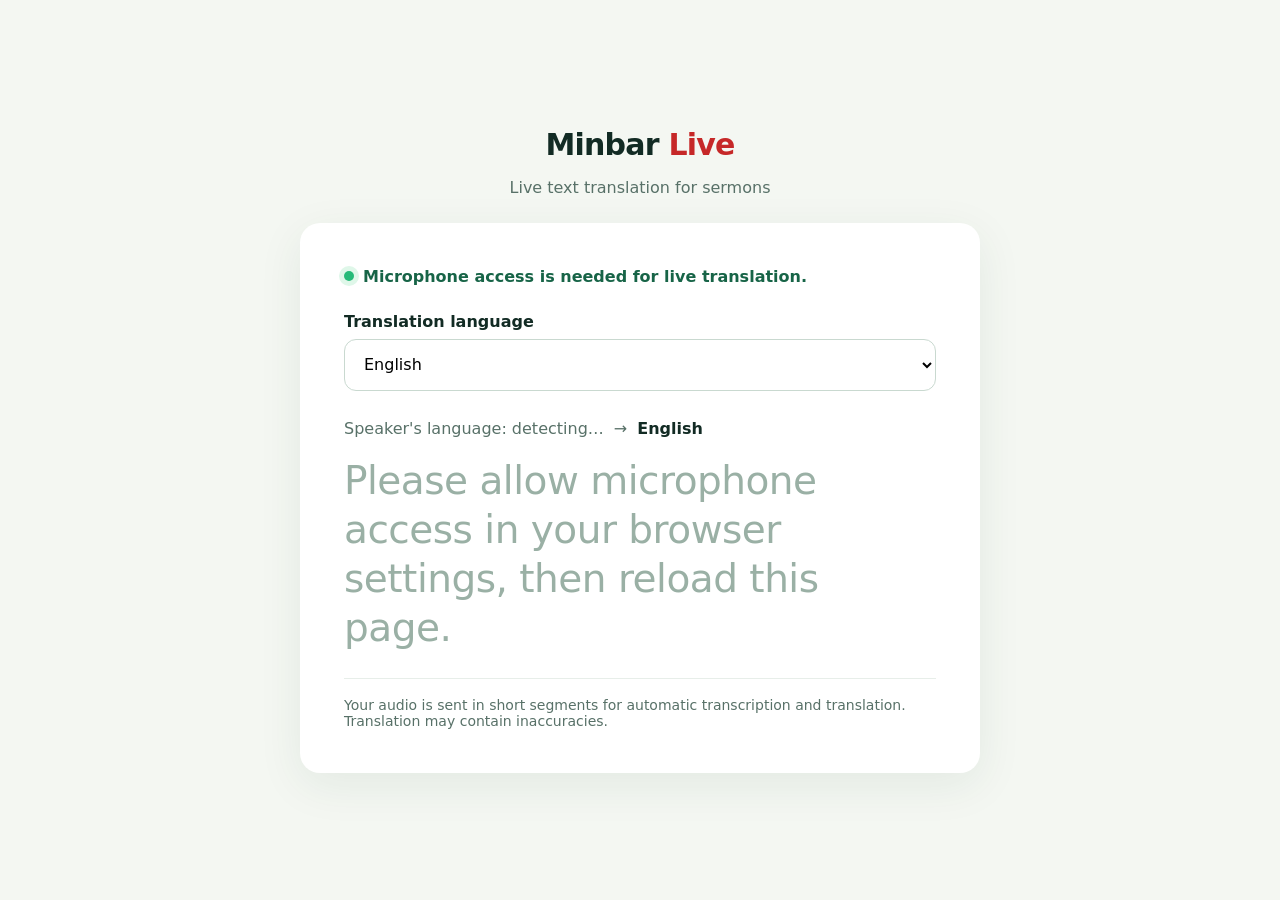
==== public/index.html @ b130d020 "Configure Cloudflare Worker translation service" ====
<!doctype html>
<html lang="en">
  <head>
    <meta charset="UTF-8" />
    <meta name="viewport" content="width=device-width, initial-scale=1.0" />
    <title>Minbar Live — Sermon translation</title>
    <link rel="stylesheet" href="style.css" />
  </head>
  <body>
    <main class="app">
      <header>
        <div class="brand">Minbar <span>Live</span></div>
        <p>Live text translation for sermons</p>
      </header>

      <section class="card live" id="live" aria-live="polite">
        <div class="status"><span class="dot"></span><span id="statusText">Preparing microphone…</span></div>
        <label for="language">Translation language</label>
        <select id="language">
          <option value="sq">Shqip</option>
          <option value="ar">العربية</option>
          <option value="bn">বাংলা</option>
          <option value="bs">Bosanski</option>
          <option value="prs">دری</option>
          <option value="da">Dansk</option>
          <option value="nl">Nederlands</option>
          <option value="en" selected>English</option>
          <option value="fi">Suomi</option>
          <option value="fr">Français</option>
          <option value="de">Deutsch</option>
          <option value="it">Italiano</option>
          <option value="ku">Kurdî</option>
          <option value="no">Norsk</option>
          <option value="fa">فارسی</option>
          <option value="pl">Polski</option>
          <option value="ro">Română</option>
          <option value="ru">Русский</option>
          <option value="so">Soomaali</option>
          <option value="es">Español</option>
          <option value="sv">Svenska</option>
          <option value="tr">Türkçe</option>
          <option value="uk">Українська</option>
          <option value="ur">اردو</option>
        </select>
        <div class="languages"><span id="source">Speaker's language: detecting…</span><span>→</span><strong id="target">English</strong></div>
        <p class="translation empty" id="translation">Allow microphone access to begin live translation.</p>
        <p class="notice">Your audio is sent in short segments for automatic transcription and translation. Translation may contain inaccuracies.</p>
      </section>
    </main>
    <script src="app.js"></script>
  </body>
</html>
---- public/style.css ----
:root { font-family: Inter, system-ui, sans-serif; color: #122b24; background: #f4f7f2; }
* { box-sizing: border-box; }
body { margin: 0; min-height: 100vh; display: grid; place-items: center; padding: 22px; }
.app { width: min(680px, 100%); }
header { text-align: center; margin-bottom: 26px; }
.brand { font-weight: 800; font-size: 30px; letter-spacing: -.8px; } .brand span { color: #c62828; }
header p, .muted, .notice { color: #587168; }
.card { background: #fff; border-radius: 20px; padding: clamp(24px, 6vw, 44px); box-shadow: 0 12px 45px #174d3814; }
h1 { margin-top: 0; font-size: clamp(26px, 5vw, 36px); line-height: 1.08; }
label { display: block; font-weight: 700; margin: 26px 0 8px; }
select, button { width: 100%; min-height: 52px; border-radius: 12px; font: inherit; font-size: 16px; }
select { border: 1px solid #c9d9d0; padding: 0 15px; background: #fff; }
button { margin-top: 18px; border: 0; color: white; background: #16805c; font-weight: 750; cursor: pointer; }
button:hover { background: #0d6547; }.secondary { background: #e7f0eb; color: #174d38; }.secondary:hover { background: #d7e8df; }
.hidden { display: none; }.status { display: flex; gap: 9px; align-items: center; font-weight: 700; color: #176447; }
.dot { height: 10px; width: 10px; background: #25ba78; border-radius: 50%; box-shadow: 0 0 0 5px #dff7e9; }
.languages { margin: 28px 0 18px; display: flex; gap: 10px; align-items: center; color: #587168; flex-wrap: wrap; }
.languages strong { color: #122b24; }.translation { font-size: clamp(25px, 5vw, 39px); line-height: 1.26; letter-spacing: -.5px; min-height: 180px; margin: 0; }
.translation.empty { color: #9ab0a5; }.notice { border-top: 1px solid #e7eee9; padding-top: 18px; margin: 26px 0 0; font-size: 14px; }
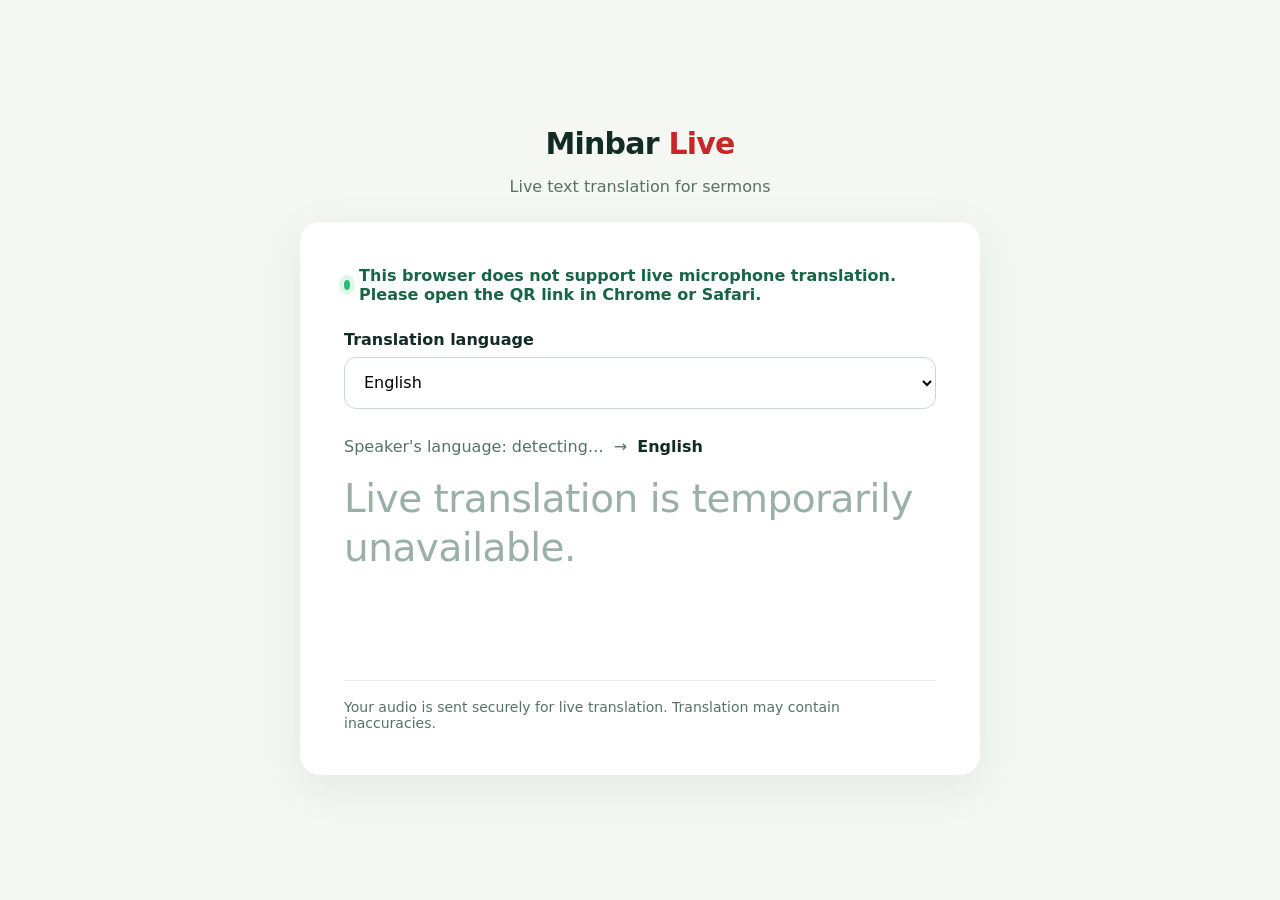
==== commit 122cf448: "Add realtime sermon translation" ====
--- a/public/index.html
+++ b/public/index.html
@@ -44,7 +44,7 @@
         </select>
         <div class="languages"><span id="source">Speaker's language: detecting…</span><span>→</span><strong id="target">English</strong></div>
         <p class="translation empty" id="translation">Allow microphone access to begin live translation.</p>
-        <p class="notice">Your audio is sent in short segments for automatic transcription and translation. Translation may contain inaccuracies.</p>
+        <p class="notice">Your audio is sent securely for live translation. Translation may contain inaccuracies.</p>
       </section>
     </main>
     <script src="app.js"></script>
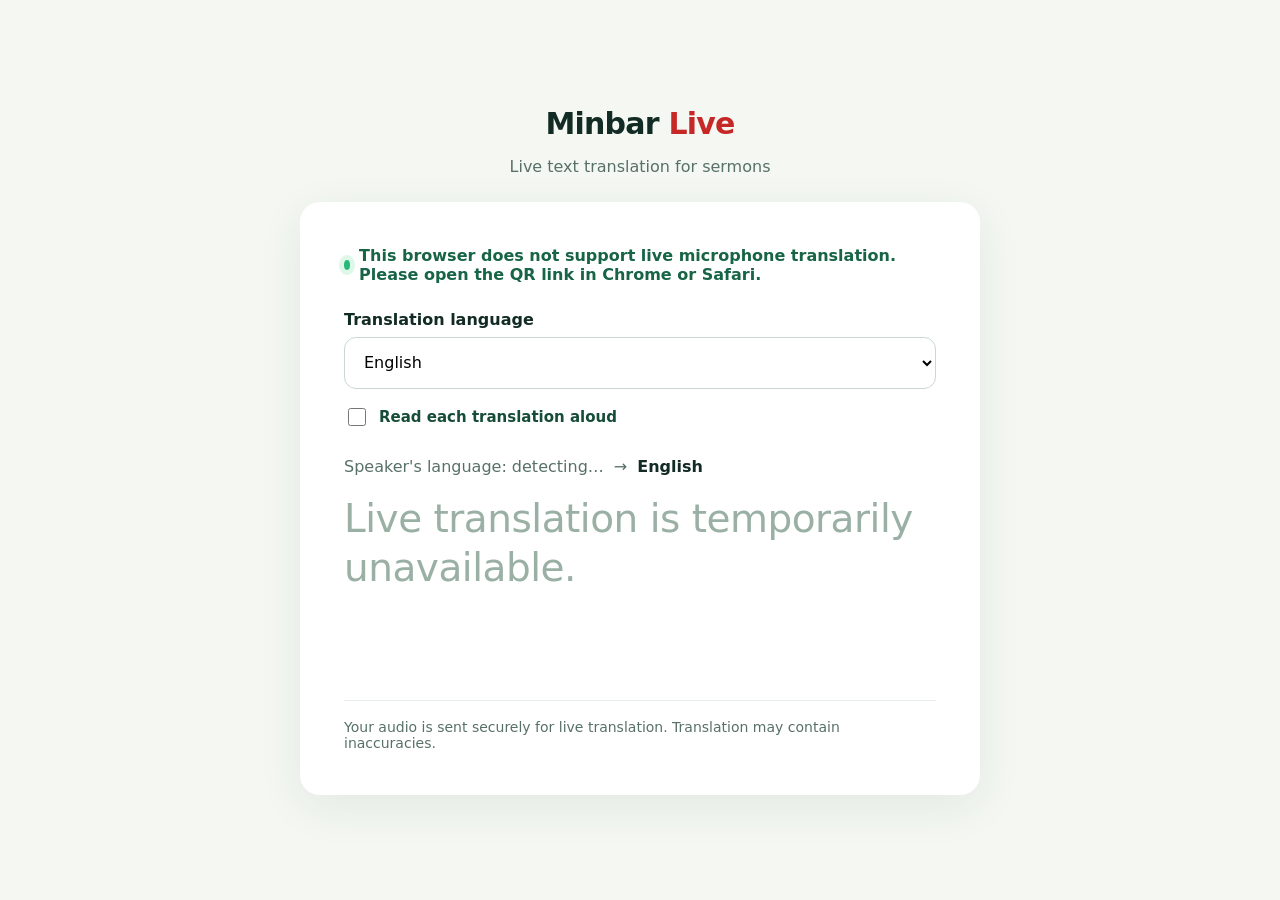
==== commit 3fce26cb: "Add optional spoken translations" ====
--- a/public/index.html
+++ b/public/index.html
@@ -42,6 +42,7 @@
           <option value="uk">Українська</option>
           <option value="ur">اردو</option>
         </select>
+        <label class="voice-option" for="voiceEnabled"><input id="voiceEnabled" type="checkbox" /> Read each translation aloud</label>
         <div class="languages"><span id="source">Speaker's language: detecting…</span><span>→</span><strong id="target">English</strong></div>
         <p class="translation empty" id="translation">Allow microphone access to begin live translation.</p>
         <p class="notice">Your audio is sent securely for live translation. Translation may contain inaccuracies.</p>
--- a/public/style.css
+++ b/public/style.css
@@ -8,6 +8,8 @@
 .card { background: #fff; border-radius: 20px; padding: clamp(24px, 6vw, 44px); box-shadow: 0 12px 45px #174d3814; }
 h1 { margin-top: 0; font-size: clamp(26px, 5vw, 36px); line-height: 1.08; }
 label { display: block; font-weight: 700; margin: 26px 0 8px; }
+.voice-option { display: flex; align-items: center; gap: 10px; margin: 16px 0 0; font-size: 15px; color: #174d38; }
+.voice-option input { width: 18px; height: 18px; accent-color: #c62828; }
 select, button { width: 100%; min-height: 52px; border-radius: 12px; font: inherit; font-size: 16px; }
 select { border: 1px solid #c9d9d0; padding: 0 15px; background: #fff; }
 button { margin-top: 18px; border: 0; color: white; background: #16805c; font-weight: 750; cursor: pointer; }
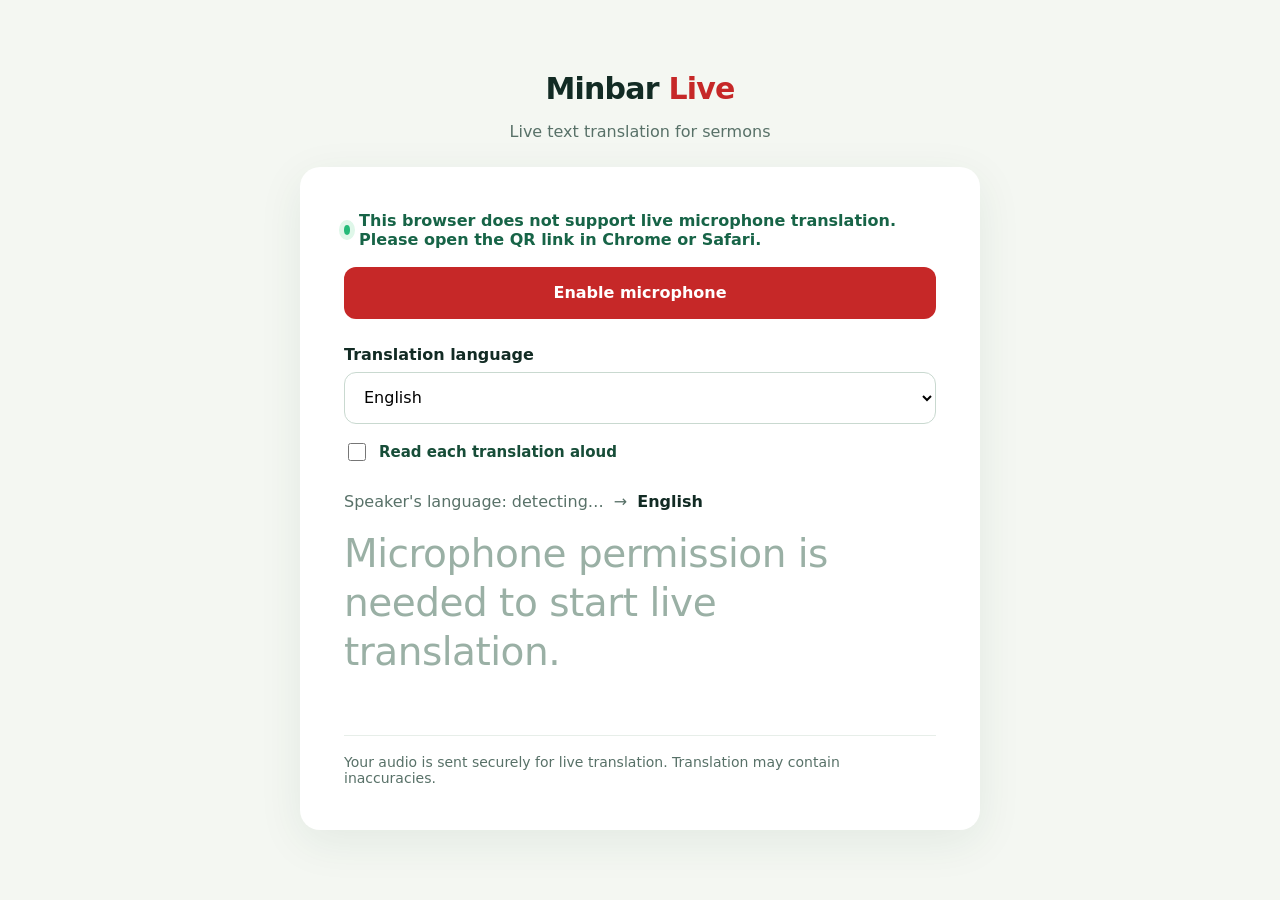
==== commit 0f77f1a0: "Add microphone permission retry" ====
--- a/public/index.html
+++ b/public/index.html
@@ -15,6 +15,7 @@
 
       <section class="card live" id="live" aria-live="polite">
         <div class="status"><span class="dot"></span><span id="statusText">Preparing microphone…</span></div>
+        <button class="microphone-button" id="enableMicrophone" type="button">Enable microphone</button>
         <label for="language">Translation language</label>
         <select id="language">
           <option value="sq">Shqip</option>
--- a/public/style.css
+++ b/public/style.css
@@ -14,6 +14,9 @@
 select { border: 1px solid #c9d9d0; padding: 0 15px; background: #fff; }
 button { margin-top: 18px; border: 0; color: white; background: #16805c; font-weight: 750; cursor: pointer; }
 button:hover { background: #0d6547; }.secondary { background: #e7f0eb; color: #174d38; }.secondary:hover { background: #d7e8df; }
+.microphone-button { display: none; background: #c62828; }
+.microphone-button:hover { background: #9c1f1f; }
+.microphone-button.visible { display: block; }
 .hidden { display: none; }.status { display: flex; gap: 9px; align-items: center; font-weight: 700; color: #176447; }
 .dot { height: 10px; width: 10px; background: #25ba78; border-radius: 50%; box-shadow: 0 0 0 5px #dff7e9; }
 .languages { margin: 28px 0 18px; display: flex; gap: 10px; align-items: center; color: #587168; flex-wrap: wrap; }
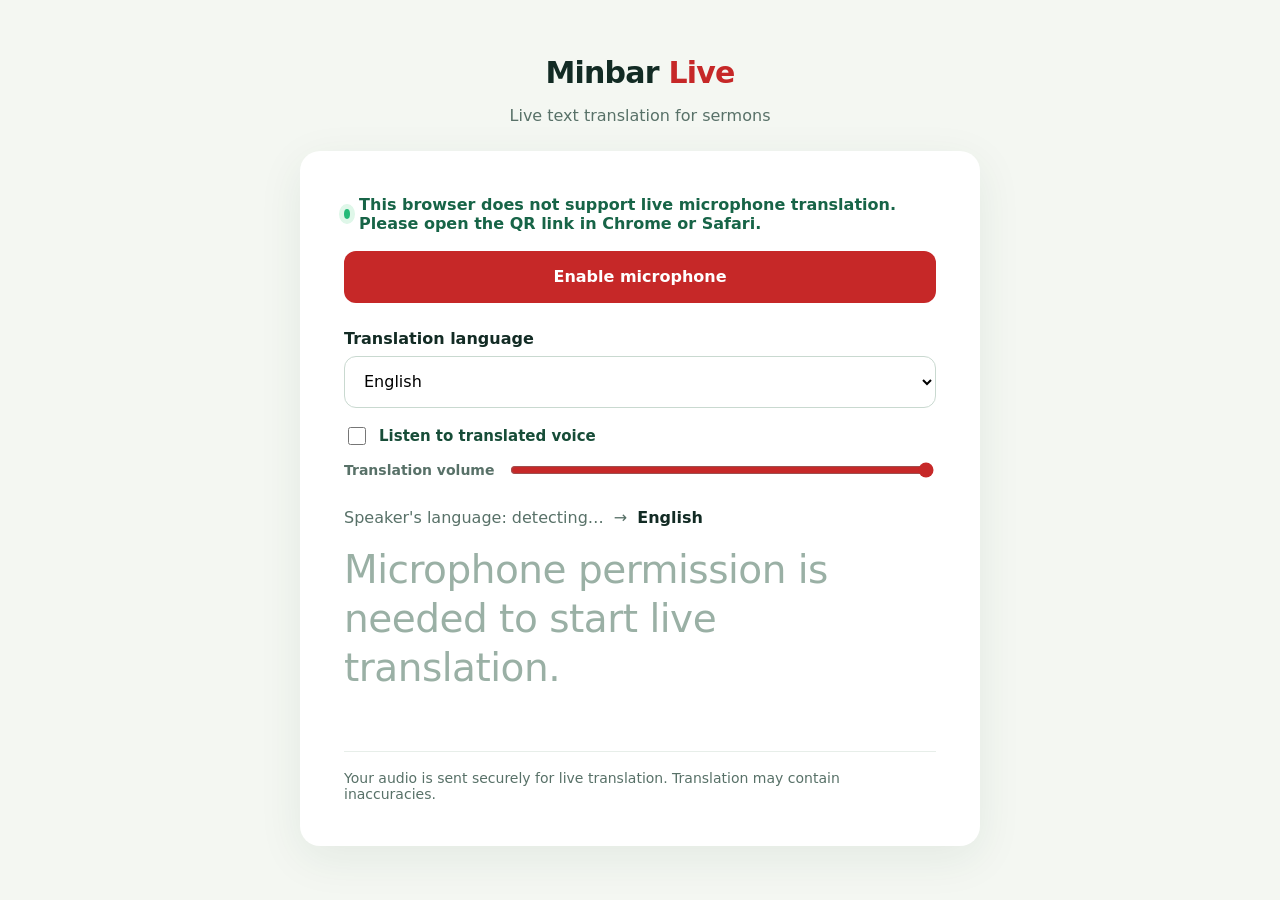
==== commit 42f9494c: "Use dedicated realtime translation audio" ====
--- a/public/index.html
+++ b/public/index.html
@@ -43,7 +43,12 @@
           <option value="uk">Українська</option>
           <option value="ur">اردو</option>
         </select>
-        <label class="voice-option" for="voiceEnabled"><input id="voiceEnabled" type="checkbox" /> Read each translation aloud</label>
+        <label class="voice-option" for="voiceEnabled"><input id="voiceEnabled" type="checkbox" /> Listen to translated voice</label>
+        <div class="audio-controls">
+          <label for="volume">Translation volume</label>
+          <input id="volume" type="range" min="0" max="1" step="0.05" value="1" />
+        </div>
+        <audio id="translatedAudio" autoplay></audio>
         <div class="languages"><span id="source">Speaker's language: detecting…</span><span>→</span><strong id="target">English</strong></div>
         <p class="translation empty" id="translation">Allow microphone access to begin live translation.</p>
         <p class="notice">Your audio is sent securely for live translation. Translation may contain inaccuracies.</p>
--- a/public/style.css
+++ b/public/style.css
@@ -10,6 +10,9 @@
 label { display: block; font-weight: 700; margin: 26px 0 8px; }
 .voice-option { display: flex; align-items: center; gap: 10px; margin: 16px 0 0; font-size: 15px; color: #174d38; }
 .voice-option input { width: 18px; height: 18px; accent-color: #c62828; }
+.audio-controls { margin-top: 12px; display: flex; align-items: center; gap: 14px; color: #587168; font-size: 14px; }
+.audio-controls label { margin: 0; white-space: nowrap; font-size: 14px; }
+.audio-controls input { width: 100%; accent-color: #c62828; }
 select, button { width: 100%; min-height: 52px; border-radius: 12px; font: inherit; font-size: 16px; }
 select { border: 1px solid #c9d9d0; padding: 0 15px; background: #fff; }
 button { margin-top: 18px; border: 0; color: white; background: #16805c; font-weight: 750; cursor: pointer; }
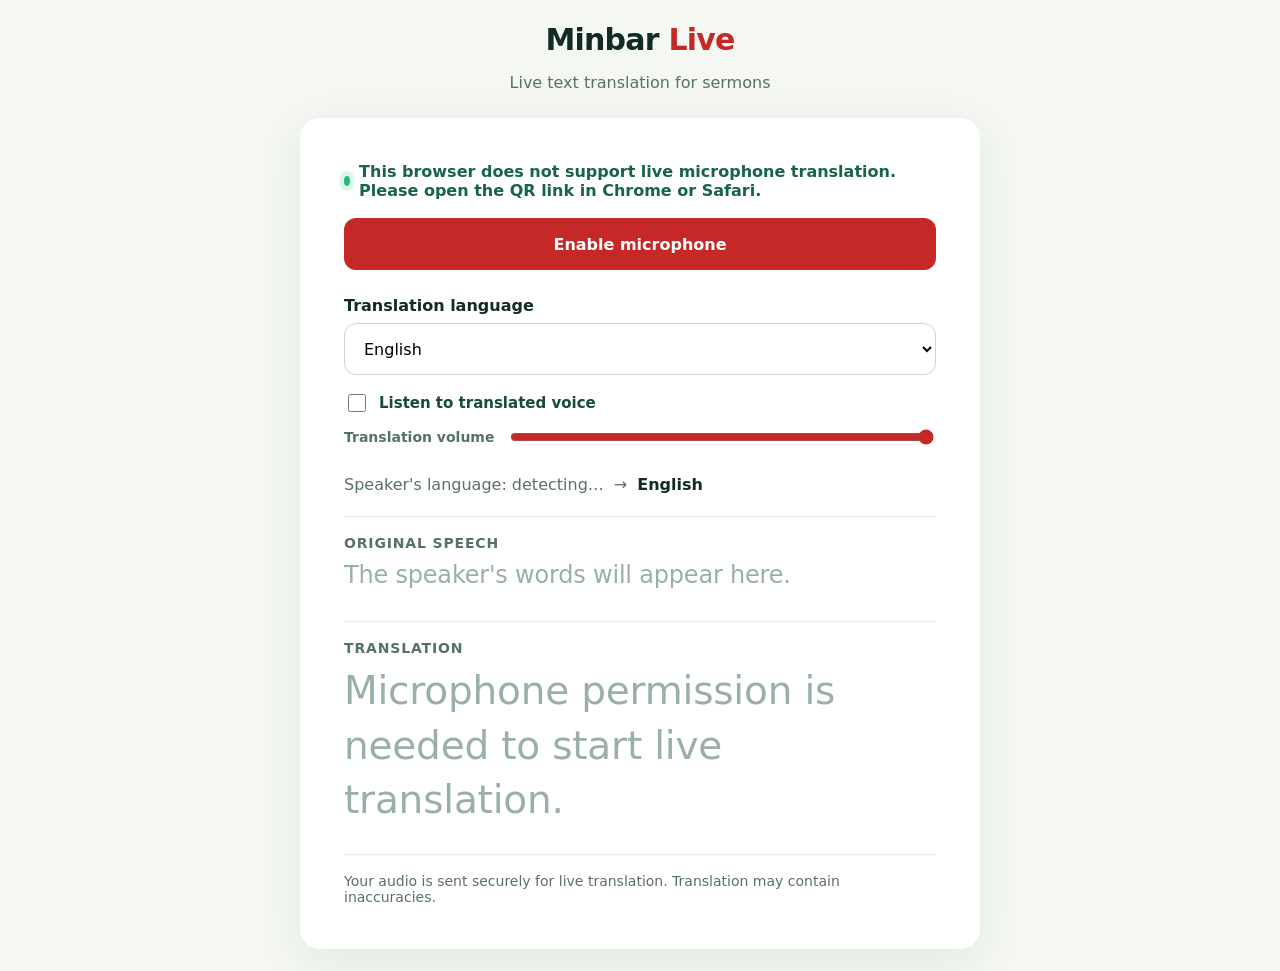
==== commit faee1c31: "Show original speech above translation" ====
--- a/public/index.html
+++ b/public/index.html
@@ -50,7 +50,14 @@
         </div>
         <audio id="translatedAudio" autoplay></audio>
         <div class="languages"><span id="source">Speaker's language: detecting…</span><span>→</span><strong id="target">English</strong></div>
-        <p class="translation empty" id="translation">Allow microphone access to begin live translation.</p>
+        <section class="transcript-section">
+          <h2>Original speech</h2>
+          <p class="source-text empty" id="sourceText">The speaker's words will appear here.</p>
+        </section>
+        <section class="transcript-section translation-section">
+          <h2>Translation</h2>
+          <p class="translation empty" id="translation">Allow microphone access to begin live translation.</p>
+        </section>
         <p class="notice">Your audio is sent securely for live translation. Translation may contain inaccuracies.</p>
       </section>
     </main>
--- a/public/style.css
+++ b/public/style.css
@@ -23,5 +23,9 @@
 .hidden { display: none; }.status { display: flex; gap: 9px; align-items: center; font-weight: 700; color: #176447; }
 .dot { height: 10px; width: 10px; background: #25ba78; border-radius: 50%; box-shadow: 0 0 0 5px #dff7e9; }
 .languages { margin: 28px 0 18px; display: flex; gap: 10px; align-items: center; color: #587168; flex-wrap: wrap; }
-.languages strong { color: #122b24; }.translation { font-size: clamp(25px, 5vw, 39px); line-height: 1.26; letter-spacing: -.5px; min-height: 180px; margin: 0; }
-.translation.empty { color: #9ab0a5; }.notice { border-top: 1px solid #e7eee9; padding-top: 18px; margin: 26px 0 0; font-size: 14px; }
+.languages strong { color: #122b24; }.transcript-section { border-top: 1px solid #e7eee9; padding-top: 18px; margin-top: 22px; }
+.transcript-section h2 { margin: 0 0 8px; font-size: 14px; text-transform: uppercase; letter-spacing: .06em; color: #587168; }
+.source-text, .translation { line-height: 1.4; letter-spacing: -.2px; margin: 0; white-space: pre-wrap; }
+.source-text { color: #49645a; font-size: clamp(18px, 3.5vw, 24px); min-height: 40px; }
+.translation { font-size: clamp(25px, 5vw, 39px); min-height: 90px; }.source-text.empty, .translation.empty { color: #9ab0a5; }
+.notice { border-top: 1px solid #e7eee9; padding-top: 18px; margin: 26px 0 0; font-size: 14px; }
